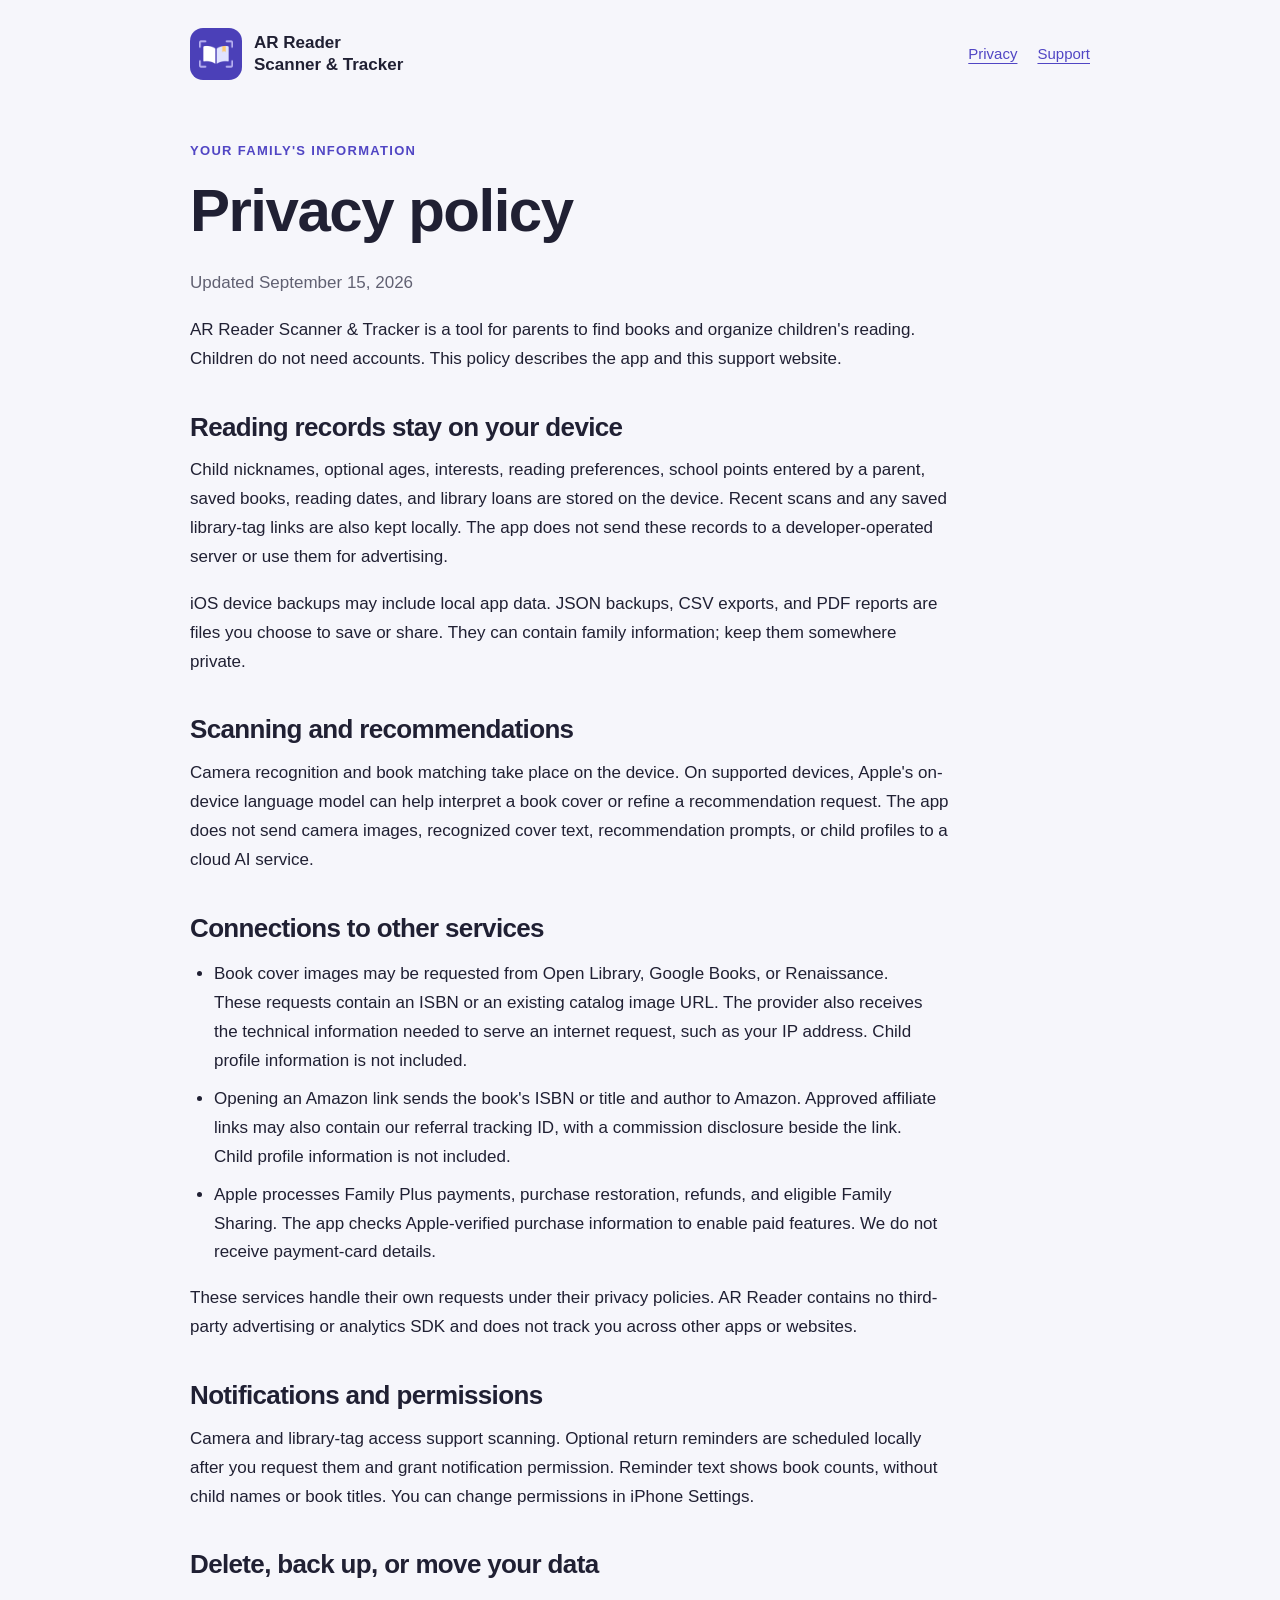
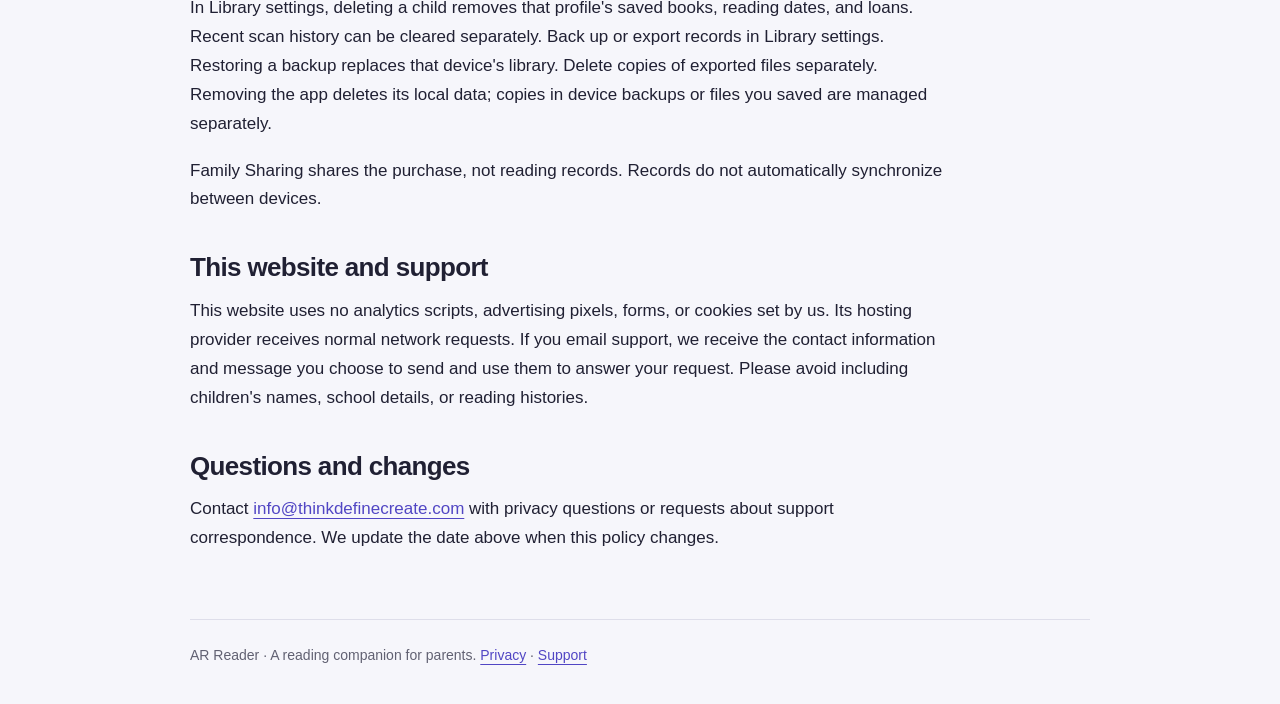
==== privacy/index.html @ 318f8093 "Publish AR Reader privacy and support site" ====
<!doctype html>
<html lang="en"><head><meta charset="utf-8"><meta name="viewport" content="width=device-width,initial-scale=1">
<meta name="description" content="AR Reader helps parents find books and organize family reading. Privacy information and support.">
<title>Privacy · AR Reader</title><link rel="icon" href="../assets/icon.png"><link rel="stylesheet" href="../style.css"></head>
<body><a class="skip" href="#main">Skip to content</a><header><a class="brand" href="../"><img src="../assets/icon.png" alt="" width="52" height="52">AR Reader<br>Scanner &amp; Tracker</a>
<nav aria-label="Main navigation"><a href="../privacy/">Privacy</a><a href="../support/">Support</a></nav></header>
<main id="main"><p class="eyebrow">Your family's information</p><h1>Privacy policy</h1><p class="muted">Updated September 15, 2026</p>
<p>AR Reader Scanner &amp; Tracker is a tool for parents to find books and organize children's reading. Children do not need accounts. This policy describes the app and this support website.</p>
<h2>Reading records stay on your device</h2><p>Child nicknames, optional ages, interests, reading preferences, school points entered by a parent, saved books, reading dates, and library loans are stored on the device. Recent scans and any saved library-tag links are also kept locally. The app does not send these records to a developer-operated server or use them for advertising.</p>
<p>iOS device backups may include local app data. JSON backups, CSV exports, and PDF reports are files you choose to save or share. They can contain family information; keep them somewhere private.</p>
<h2>Scanning and recommendations</h2><p>Camera recognition and book matching take place on the device. On supported devices, Apple's on-device language model can help interpret a book cover or refine a recommendation request. The app does not send camera images, recognized cover text, recommendation prompts, or child profiles to a cloud AI service.</p>
<h2>Connections to other services</h2><ul>
<li>Book cover images may be requested from Open Library, Google Books, or Renaissance. These requests contain an ISBN or an existing catalog image URL. The provider also receives the technical information needed to serve an internet request, such as your IP address. Child profile information is not included.</li>
<li>Opening an Amazon link sends the book's ISBN or title and author to Amazon. Approved affiliate links may also contain our referral tracking ID, with a commission disclosure beside the link. Child profile information is not included.</li>
<li>Apple processes Family Plus payments, purchase restoration, refunds, and eligible Family Sharing. The app checks Apple-verified purchase information to enable paid features. We do not receive payment-card details.</li></ul>
<p>These services handle their own requests under their privacy policies. AR Reader contains no third-party advertising or analytics SDK and does not track you across other apps or websites.</p>
<h2>Notifications and permissions</h2><p>Camera and library-tag access support scanning. Optional return reminders are scheduled locally after you request them and grant notification permission. Reminder text shows book counts, without child names or book titles. You can change permissions in iPhone Settings.</p>
<h2>Delete, back up, or move your data</h2><p>In Library settings, deleting a child removes that profile's saved books, reading dates, and loans. Recent scan history can be cleared separately. Back up or export records in Library settings. Restoring a backup replaces that device's library. Delete copies of exported files separately. Removing the app deletes its local data; copies in device backups or files you saved are managed separately.</p>
<p>Family Sharing shares the purchase, not reading records. Records do not automatically synchronize between devices.</p>
<h2>This website and support</h2><p>This website uses no analytics scripts, advertising pixels, forms, or cookies set by us. Its hosting provider receives normal network requests. If you email support, we receive the contact information and message you choose to send and use them to answer your request. Please avoid including children's names, school details, or reading histories.</p>
<h2>Questions and changes</h2><p>Contact <a href="mailto:info@thinkdefinecreate.com">info@thinkdefinecreate.com</a> with privacy questions or requests about support correspondence. We update the date above when this policy changes.</p></main><footer>AR Reader · A reading companion for parents. <a href="../privacy/">Privacy</a> · <a href="../support/">Support</a></footer></body></html>
---- style.css ----
:root{color-scheme:light dark;--ink:#202033;--muted:#616172;--paper:#f6f6fb;--card:#fff;--brand:#5146c4;--line:#dedeea}
*{box-sizing:border-box}body{margin:0;background:var(--paper);color:var(--ink);font:17px/1.7 -apple-system,BlinkMacSystemFont,"Segoe UI",sans-serif}
a{color:var(--brand);text-underline-offset:4px}a:hover{text-decoration-thickness:2px}a:focus-visible{outline:3px solid var(--brand);outline-offset:5px;border-radius:3px}
header,main,footer{width:min(100% - 40px,900px);margin:auto}header{display:flex;align-items:center;justify-content:space-between;gap:20px;padding:28px 0}
.brand{display:flex;gap:12px;align-items:center;color:var(--ink);text-decoration:none;font-weight:750;line-height:1.3}.brand img{width:52px;height:52px;border-radius:13px}
nav{display:flex;gap:20px}nav a{display:inline-block;padding:10px 0;font-size:15px}main{padding:32px 0 48px}h1,h2,h3{line-height:1.18;letter-spacing:-.025em}h1{font-size:clamp(34px,6vw,60px);margin:0 0 22px;max-width:720px}h2{font-size:26px;margin:38px 0 14px}h3{font-size:20px;margin:0 0 8px}p{margin:0 0 18px;max-width:760px}.lead{font-size:21px;color:var(--muted)}.eyebrow{color:var(--brand);font-weight:700;font-size:13px;letter-spacing:.1em;text-transform:uppercase;margin-bottom:14px}.cards{display:grid;grid-template-columns:1fr 1fr;gap:18px;margin:32px 0}.card{background:var(--card);border:1px solid var(--line);padding:26px;border-radius:22px}.card p:last-child{margin-bottom:0}.muted{color:var(--muted)}.notice{padding:18px 22px;border-left:4px solid var(--brand);background:var(--card);border-radius:0 12px 12px 0}.button{display:inline-block;padding:12px 20px;background:var(--brand);color:#fff;border-radius:13px;text-decoration:none;font-weight:650}footer{border-top:1px solid var(--line);padding:24px 0 36px;color:var(--muted);font-size:14px}ul,ol{padding-left:24px;max-width:750px}li{margin-bottom:9px}.skip{position:absolute;top:-80px;left:20px;padding:12px;background:var(--card);z-index:2}.skip:focus{top:12px}
@media(max-width:560px){header{align-items:flex-start;flex-direction:column;gap:8px}.cards{grid-template-columns:1fr}main{padding-top:20px}.lead{font-size:19px}.card{padding:22px}}
@media(prefers-color-scheme:dark){:root{--ink:#f1effa;--muted:#bcb9cd;--paper:#121218;--card:#1d1c29;--brand:#b5aeff;--line:#383647}.button{background:#5b4dca;color:#fff}}
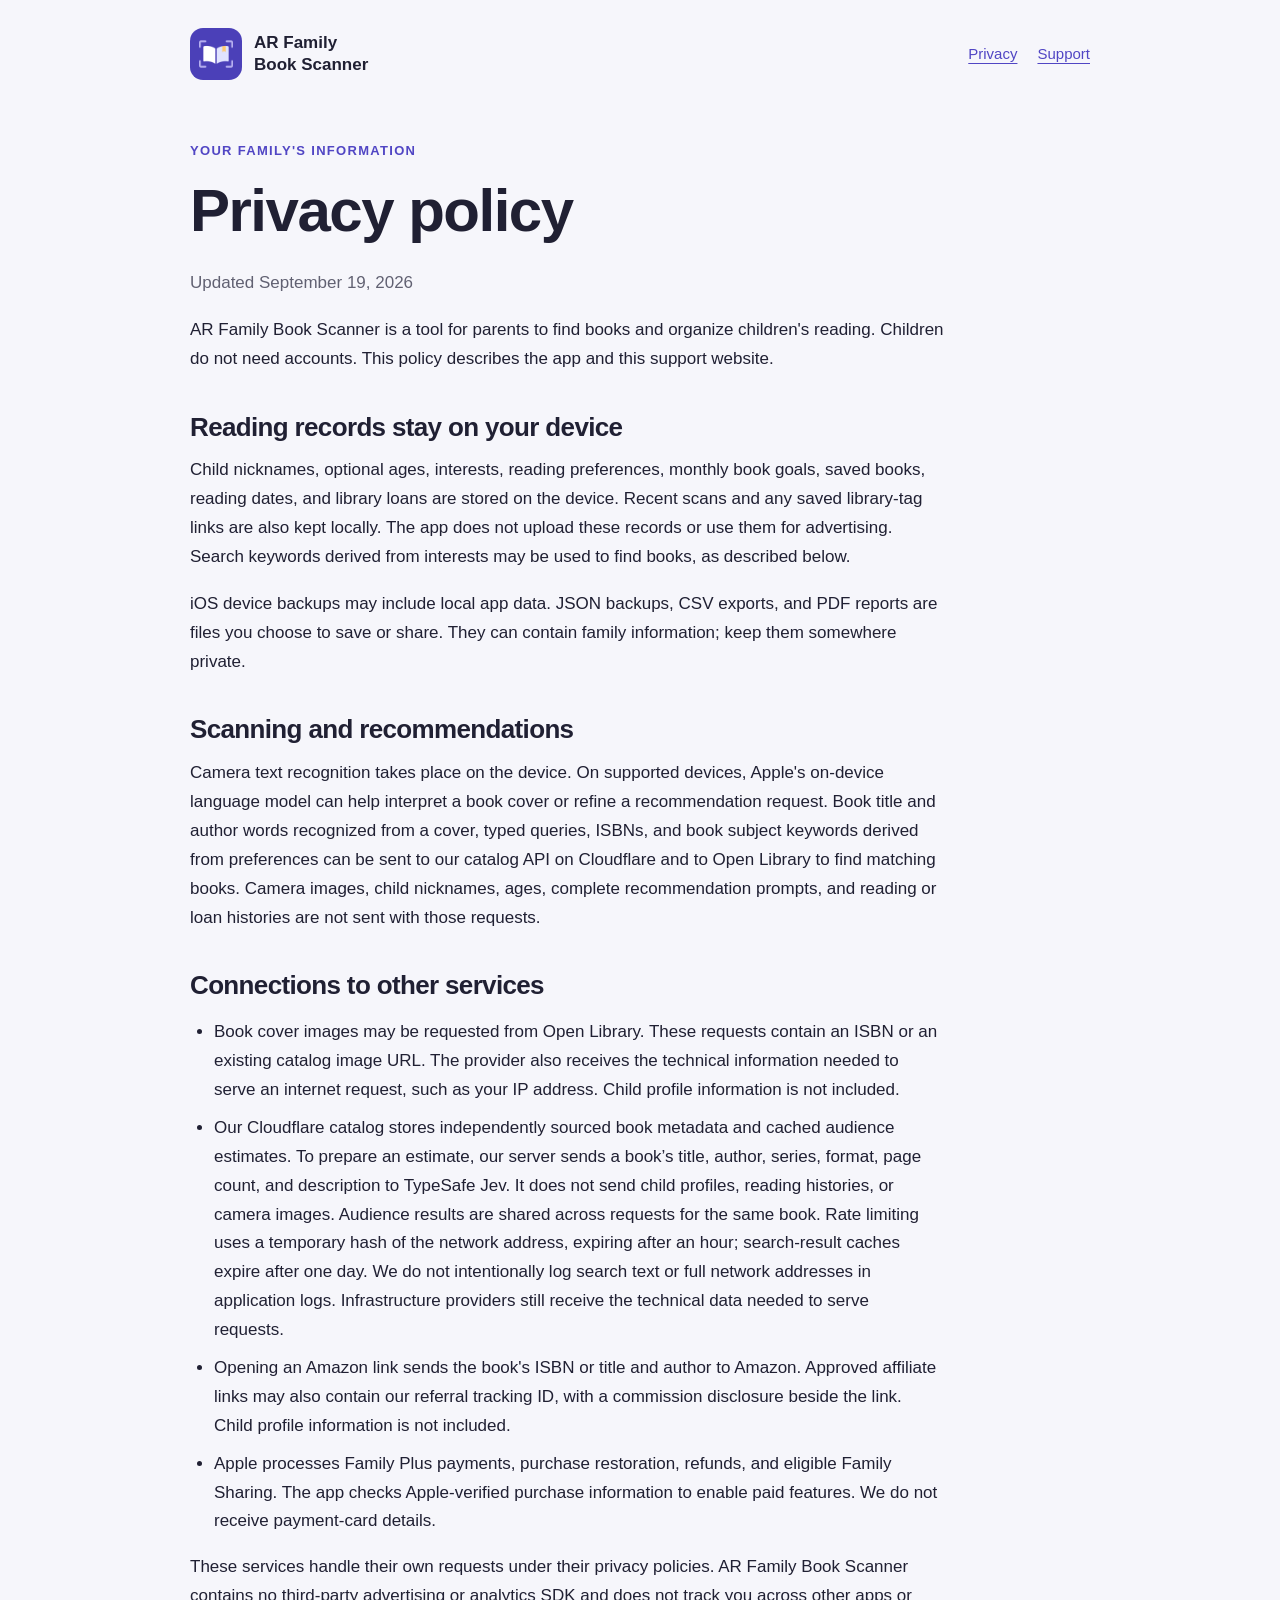
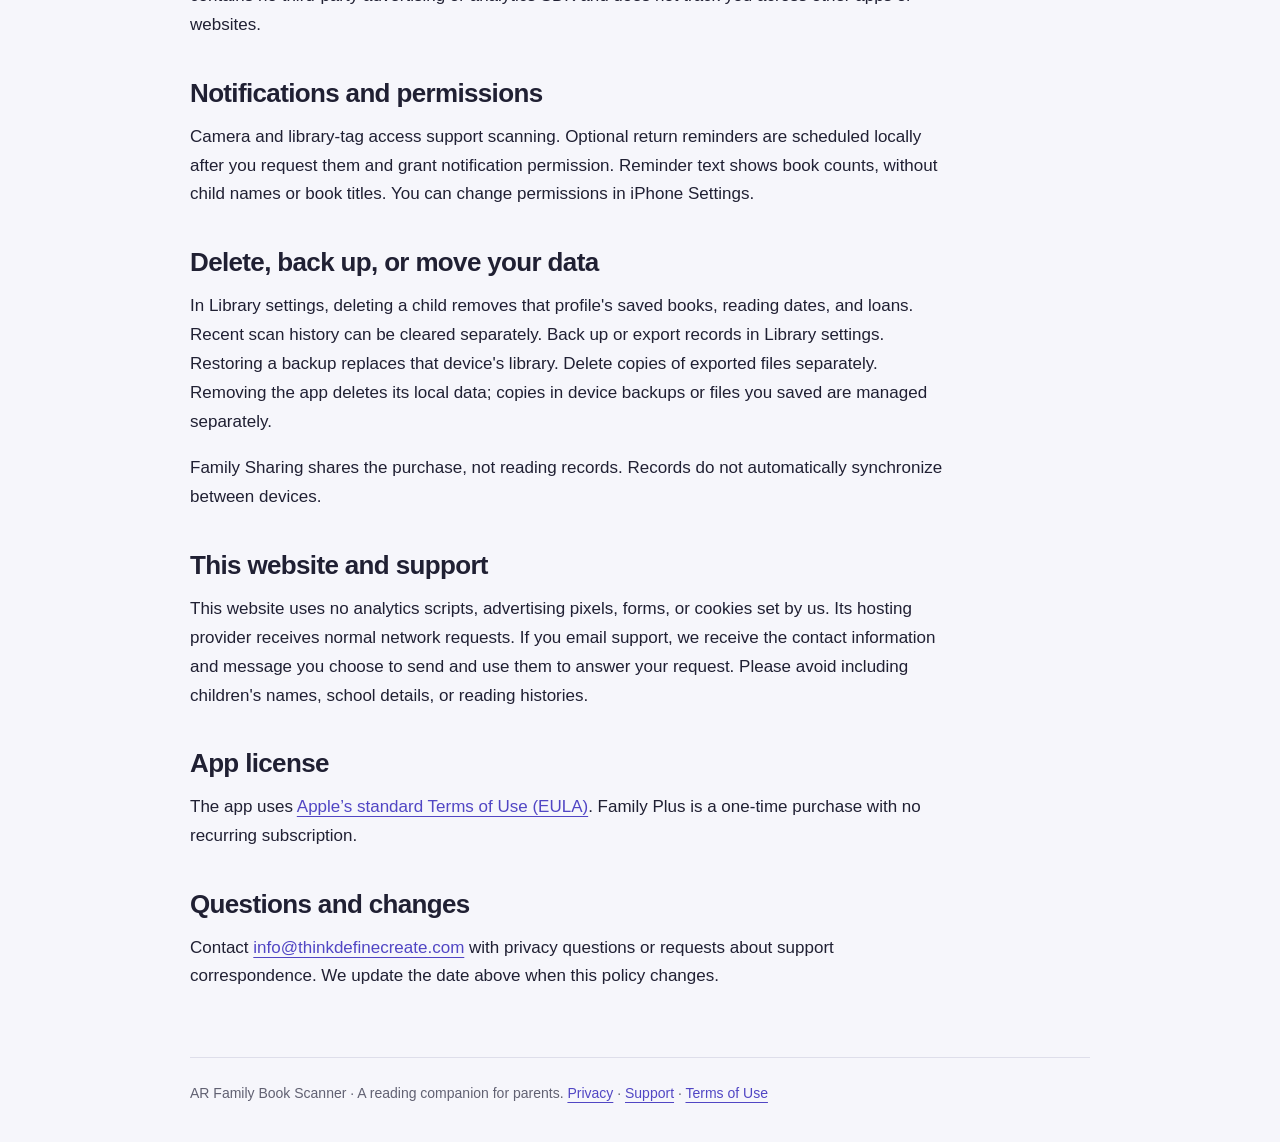
==== commit 196e1350: "Publish AR Reader privacy and support site" ====
--- a/privacy/index.html
+++ b/privacy/index.html
@@ -1,21 +1,23 @@
 <!doctype html>
 <html lang="en"><head><meta charset="utf-8"><meta name="viewport" content="width=device-width,initial-scale=1">
-<meta name="description" content="AR Reader helps parents find books and organize family reading. Privacy information and support.">
-<title>Privacy · AR Reader</title><link rel="icon" href="../assets/icon.png"><link rel="stylesheet" href="../style.css"></head>
-<body><a class="skip" href="#main">Skip to content</a><header><a class="brand" href="../"><img src="../assets/icon.png" alt="" width="52" height="52">AR Reader<br>Scanner &amp; Tracker</a>
+<meta name="description" content="AR Family Book Scanner helps parents find books and organize family reading. Privacy information and support.">
+<title>Privacy · AR Family Book Scanner</title><link rel="icon" href="../assets/icon.png"><link rel="stylesheet" href="../style.css"></head>
+<body><a class="skip" href="#main">Skip to content</a><header><a class="brand" href="../"><img src="../assets/icon.png" alt="" width="52" height="52">AR Family<br>Book Scanner</a>
 <nav aria-label="Main navigation"><a href="../privacy/">Privacy</a><a href="../support/">Support</a></nav></header>
-<main id="main"><p class="eyebrow">Your family's information</p><h1>Privacy policy</h1><p class="muted">Updated September 15, 2026</p>
-<p>AR Reader Scanner &amp; Tracker is a tool for parents to find books and organize children's reading. Children do not need accounts. This policy describes the app and this support website.</p>
-<h2>Reading records stay on your device</h2><p>Child nicknames, optional ages, interests, reading preferences, school points entered by a parent, saved books, reading dates, and library loans are stored on the device. Recent scans and any saved library-tag links are also kept locally. The app does not send these records to a developer-operated server or use them for advertising.</p>
+<main id="main"><p class="eyebrow">Your family's information</p><h1>Privacy policy</h1><p class="muted">Updated September 19, 2026</p>
+<p>AR Family Book Scanner is a tool for parents to find books and organize children's reading. Children do not need accounts. This policy describes the app and this support website.</p>
+<h2>Reading records stay on your device</h2><p>Child nicknames, optional ages, interests, reading preferences, monthly book goals, saved books, reading dates, and library loans are stored on the device. Recent scans and any saved library-tag links are also kept locally. The app does not upload these records or use them for advertising. Search keywords derived from interests may be used to find books, as described below.</p>
 <p>iOS device backups may include local app data. JSON backups, CSV exports, and PDF reports are files you choose to save or share. They can contain family information; keep them somewhere private.</p>
-<h2>Scanning and recommendations</h2><p>Camera recognition and book matching take place on the device. On supported devices, Apple's on-device language model can help interpret a book cover or refine a recommendation request. The app does not send camera images, recognized cover text, recommendation prompts, or child profiles to a cloud AI service.</p>
+<h2>Scanning and recommendations</h2><p>Camera text recognition takes place on the device. On supported devices, Apple's on-device language model can help interpret a book cover or refine a recommendation request. Book title and author words recognized from a cover, typed queries, ISBNs, and book subject keywords derived from preferences can be sent to our catalog API on Cloudflare and to Open Library to find matching books. Camera images, child nicknames, ages, complete recommendation prompts, and reading or loan histories are not sent with those requests.</p>
 <h2>Connections to other services</h2><ul>
-<li>Book cover images may be requested from Open Library, Google Books, or Renaissance. These requests contain an ISBN or an existing catalog image URL. The provider also receives the technical information needed to serve an internet request, such as your IP address. Child profile information is not included.</li>
+<li>Book cover images may be requested from Open Library. These requests contain an ISBN or an existing catalog image URL. The provider also receives the technical information needed to serve an internet request, such as your IP address. Child profile information is not included.</li>
+<li>Our Cloudflare catalog stores independently sourced book metadata and cached audience estimates. To prepare an estimate, our server sends a book’s title, author, series, format, page count, and description to TypeSafe Jev. It does not send child profiles, reading histories, or camera images. Audience results are shared across requests for the same book. Rate limiting uses a temporary hash of the network address, expiring after an hour; search-result caches expire after one day. We do not intentionally log search text or full network addresses in application logs. Infrastructure providers still receive the technical data needed to serve requests.</li>
 <li>Opening an Amazon link sends the book's ISBN or title and author to Amazon. Approved affiliate links may also contain our referral tracking ID, with a commission disclosure beside the link. Child profile information is not included.</li>
 <li>Apple processes Family Plus payments, purchase restoration, refunds, and eligible Family Sharing. The app checks Apple-verified purchase information to enable paid features. We do not receive payment-card details.</li></ul>
-<p>These services handle their own requests under their privacy policies. AR Reader contains no third-party advertising or analytics SDK and does not track you across other apps or websites.</p>
+<p>These services handle their own requests under their privacy policies. AR Family Book Scanner contains no third-party advertising or analytics SDK and does not track you across other apps or websites.</p>
 <h2>Notifications and permissions</h2><p>Camera and library-tag access support scanning. Optional return reminders are scheduled locally after you request them and grant notification permission. Reminder text shows book counts, without child names or book titles. You can change permissions in iPhone Settings.</p>
 <h2>Delete, back up, or move your data</h2><p>In Library settings, deleting a child removes that profile's saved books, reading dates, and loans. Recent scan history can be cleared separately. Back up or export records in Library settings. Restoring a backup replaces that device's library. Delete copies of exported files separately. Removing the app deletes its local data; copies in device backups or files you saved are managed separately.</p>
 <p>Family Sharing shares the purchase, not reading records. Records do not automatically synchronize between devices.</p>
 <h2>This website and support</h2><p>This website uses no analytics scripts, advertising pixels, forms, or cookies set by us. Its hosting provider receives normal network requests. If you email support, we receive the contact information and message you choose to send and use them to answer your request. Please avoid including children's names, school details, or reading histories.</p>
-<h2>Questions and changes</h2><p>Contact <a href="mailto:info@thinkdefinecreate.com">info@thinkdefinecreate.com</a> with privacy questions or requests about support correspondence. We update the date above when this policy changes.</p></main><footer>AR Reader · A reading companion for parents. <a href="../privacy/">Privacy</a> · <a href="../support/">Support</a></footer></body></html>+<h2>App license</h2><p>The app uses <a href="https://www.apple.com/legal/internet-services/itunes/dev/stdeula/">Apple’s standard Terms of Use (EULA)</a>. Family Plus is a one-time purchase with no recurring subscription.</p>
+<h2>Questions and changes</h2><p>Contact <a href="mailto:info@thinkdefinecreate.com">info@thinkdefinecreate.com</a> with privacy questions or requests about support correspondence. We update the date above when this policy changes.</p></main><footer>AR Family Book Scanner · A reading companion for parents. <a href="../privacy/">Privacy</a> · <a href="../support/">Support</a> · <a href="https://www.apple.com/legal/internet-services/itunes/dev/stdeula/">Terms of Use</a></footer></body></html>
